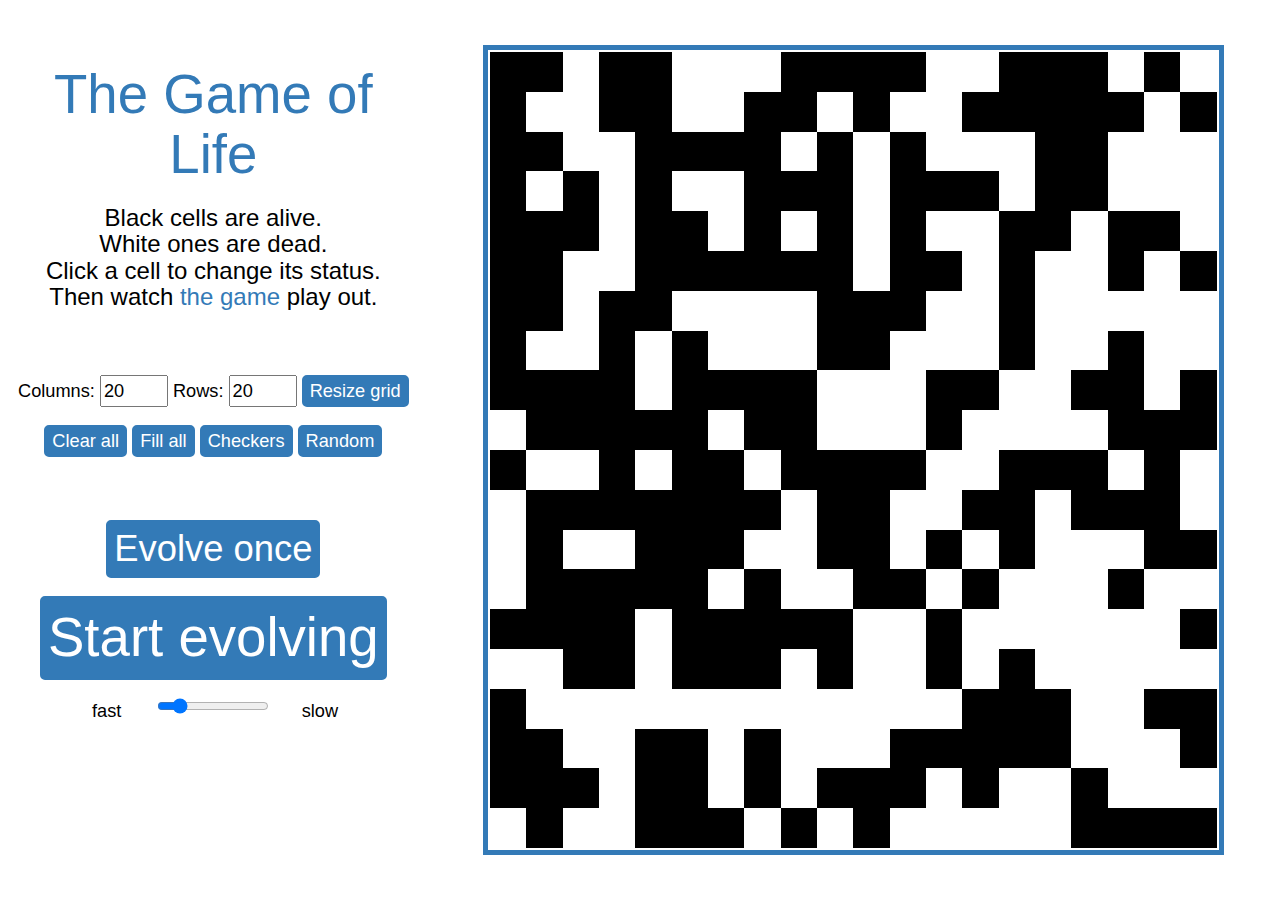
==== index.html @ 088c4265 "Minor changes to header text & styles" ====
<!DOCTYPE html>
<html lang="en-US">

<head>
    <title>The Game of Life</title>
    <meta name="description" content="Simple interactive browser-based visualization of the Game of Life">
    <meta name="author" content="Anjana Sofia Vakil">
    <meta charset="UTF-8">

    <!-- Bootstrap -->
    <link rel="stylesheet" href="https://maxcdn.bootstrapcdn.com/bootstrap/3.3.5/css/bootstrap.min.css">
    <meta name="viewport" content="width=device-width, initial-scale=1">

    <!-- Custom CSS -->
    <link rel="stylesheet" type="text/css" href="style.css">

</head>

<body>

<div class="container-fluid">
<div id="wrapper" class="row">

    <header class="col-md-4">

        <div>
            <h1>The Game of Life</h1>

            <h3>
                <div>Black cells are alive.</div>
                <div>White ones are dead.</div>
                <div>Click a cell to change its status.</div>
                <div>
                    Then watch
                    <a href="https://en.wikipedia.org/wiki/Conway%27s_Game_of_Life"
                        title="Conway's Game of Life on Wikipedia">
                        the game
                    </a> play out.
                </div>
            </h3>

        </div>

        <div id="controls">
            <form class="row">
                <div class="col-xs-12">
                    Columns: <input id="num-cols" type="number" name="columns" min="2" max="50">
                    Rows: <input id="num-rows" type="number" name="rows" min="2" max="50">
                    <button type="button" name="resize" onclick="resizeGrid(columns.value, rows.value)">
                        Resize grid
                    </button>
                </div>
            </form>
            <div class="row">
                <div class="col-xs-12">
                    <button type="button" name="clear" onclick="clearGrid()">Clear all</button>

                    <button type="button" name="fill" onclick="fillGrid()">Fill all</button>

                    <button type="button" name="checker" onclick="checkerGrid()">Checkers</button>

                    <button type="button" name="random" onclick="randomValues()">Random</button>
                </div>
            </div>
            <div id="main-buttons">
                <div class="row">
                    <div class="col-xs-12">
                        <button type="button" name="evolve" onclick="updateGrid()">Evolve once</button>
                    </div>
                </div>
                <div class="row">
                    <div class="col-xs-12">
                        <button type="button" name="start" onclick="toggleEvolve(this)" value="stopped" id="startButton">
                            Start evolving
                        </button>
                    </div>
                </div>
                <div class="slider row">
                    <div class="col-xs-2 col-xs-offset-2"> fast </div>
                    <div class="col-xs-4">
                         <input type="range" name="speed" min="50" max="3000" value="500" id="speed"/>
                     </div>
                    <div class="col-xs-2"> slow </div>

                </div>
            </div>
        </div>

    </header>

    <main class="col-md-8">

        <div id="grid">
            <!-- cells will be generated here -->
        </div>

    </main>

</div> <!-- .row -->
</div> <!-- .container -->

    <script src="gameOfLife.js"></script>

</body>

</html>
---- style.css ----
body {
    font-family: sans-serif;
    /*background-color: #196464;*/
    background-color: white;
    color: black;
    /*font-size: 1em;*/
}


header {
    /*background-color: #196464;*/
    /*max-width:400px;*/
    /*float:left;*/
    margin-top: 5vh;
    font-size: 1.3em;
    /*border:3px solid yellow;*/
    text-align: center;
}


main {
    /*clear:both;*/
    /*max-width: 90%;*/
    margin-top: 5vh;
    /*background-color: white;*/
    /*border: 3px solid red;*/
}

h1 {
    color: #337ab7;
    font-size: 3em;
}

/*h1 a {
    text-align: center;
    float:left;
    margin-bottom:20px;
    text-decoration: none;
    color:white;
}

h1 a:hover {
    text-decoration: underline;
}*/


/*.instructions {
    float:left;
    padding-right: .5em;
}*/

button{
    /*padding: 5px;*/
    background-color: #337ab7;
    color: white;
    border: 2px solid #337ab7;
    border-radius: 5px;
    /*font-size: 1em;*/
    /*width:100%;*/
}

button:active {
    background-color:white;
    color:#337ab7;
}

#controls {
    padding-top:5vh;
    text-align:center;

}

#controls .row {
    padding: 1vh 0;
    /*font-size:.75em;*/
}

/*#controls {
    min-width: 40%;
    padding: 20px 10px;
    text-align: center;
    float:right;
}*/

#main-buttons {
    font-size:2em;
    padding-top: 5vh;
    padding-bottom: 5vh;
}

#startButton {
    font-size: 1.5em;
}

#main-buttons .slider {
    font-size:.5em;
}

#grid {
    /*clear:both;*/
    background-color: white;
    margin: 0px auto;
    height: 90vh;
    max-width: 90%;
    padding: 2px;
    border: 5px solid #337ab7;

}

.grid-row {
    /*border: 1px solid red;*/
    overflow: auto;
}

.cell {
    margin: 0px;
    padding: 0px;
    /*width: 50px;*/
    /*height: 100%;*/
    /*border: 1px solid black;*/
    float:left;
}

.alive {
    background-color: black;
}
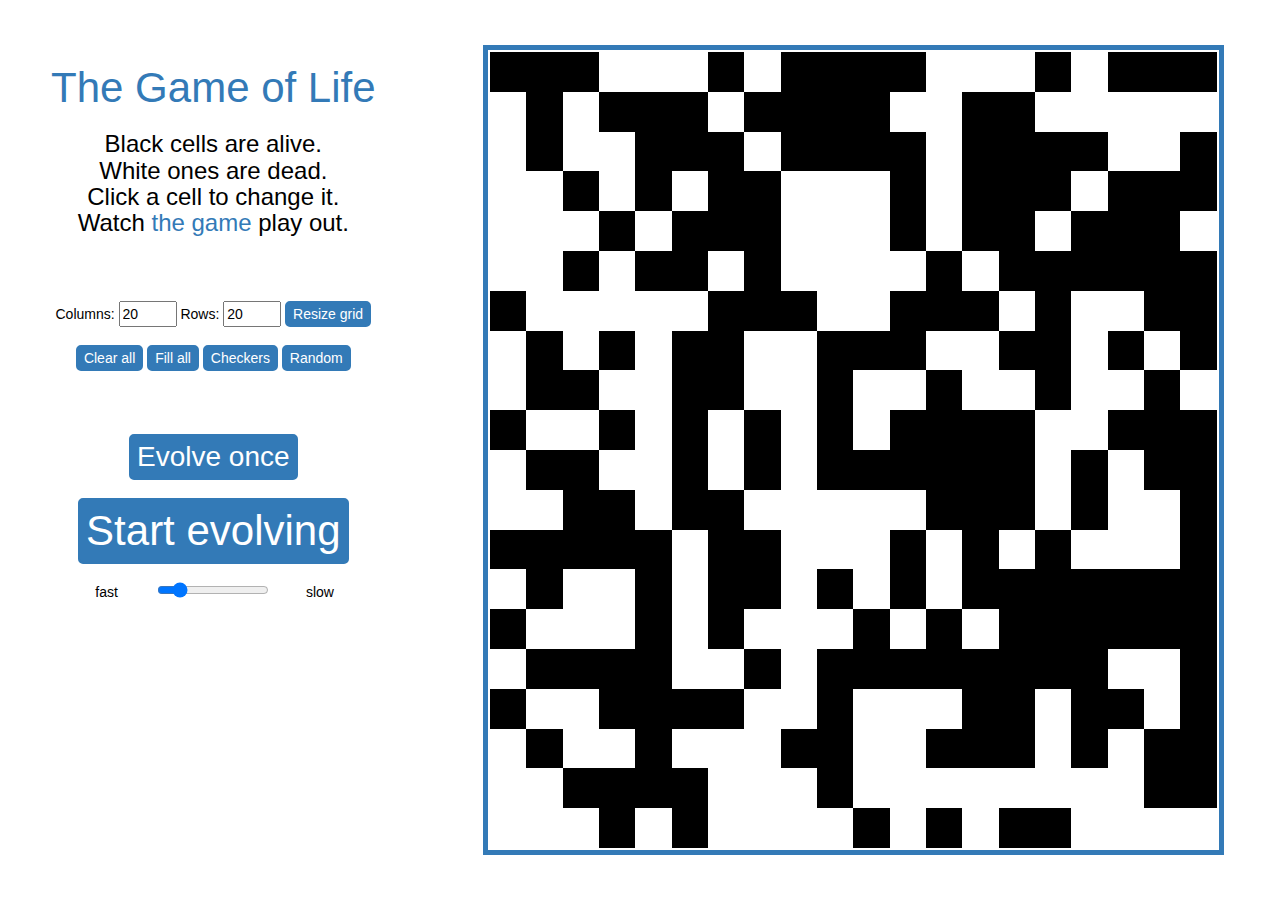
==== commit 4a5ed7d0: "Minor changes to header text & styles" ====
--- a/index.html
+++ b/index.html
@@ -29,9 +29,9 @@
             <h3>
                 <div>Black cells are alive.</div>
                 <div>White ones are dead.</div>
-                <div>Click a cell to change its status.</div>
+                <div>Click a cell to change it.</div>
                 <div>
-                    Then watch
+                    Watch
                     <a href="https://en.wikipedia.org/wiki/Conway%27s_Game_of_Life"
                         title="Conway's Game of Life on Wikipedia">
                         the game
--- a/style.css
+++ b/style.css
@@ -12,7 +12,7 @@
     /*max-width:400px;*/
     /*float:left;*/
     margin-top: 5vh;
-    font-size: 1.3em;
+    /*font-size: 1.3em;*/
     /*border:3px solid yellow;*/
     text-align: center;
 }
